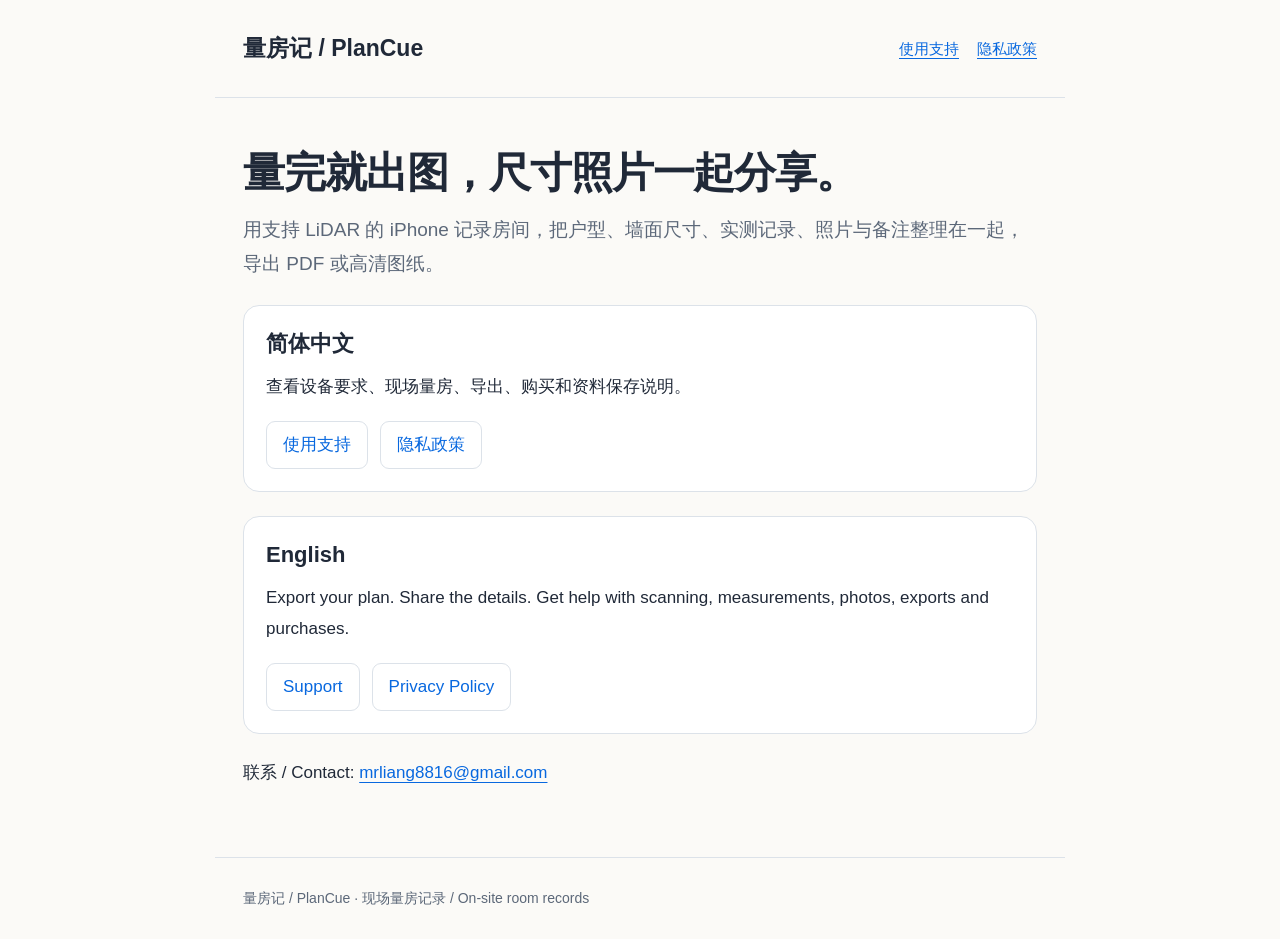
==== PlanCue/index.html @ 083d8afa "docs: add bilingual PlanCue support and privacy pages" ====
<!doctype html>
<html lang="zh-Hans">
<head><meta charset="utf-8"><meta name="viewport" content="width=device-width, initial-scale=1"><title>量房记 / PlanCue — 支持与隐私</title><meta name="description" content="量房记 PlanCue 的使用支持与隐私政策。"><link rel="stylesheet" href="style.css"></head>
<body>
<header><a class="brand" href="index.html">量房记 / PlanCue</a><nav aria-label="页面导航"><a href="support-zh.html">使用支持</a><a href="privacy-zh.html">隐私政策</a></nav></header>
<main>
<h1>量完就出图，尺寸照片一起分享。</h1>
<p class="intro">用支持 LiDAR 的 iPhone 记录房间，把户型、墙面尺寸、实测记录、照片与备注整理在一起，导出 PDF 或高清图纸。</p>
<section class="card"><h2>简体中文</h2><p>查看设备要求、现场量房、导出、购买和资料保存说明。</p><div class="actions"><a class="button" href="support-zh.html">使用支持</a><a class="button" href="privacy-zh.html">隐私政策</a></div></section>
<section class="card" lang="en"><h2>English</h2><p>Export your plan. Share the details. Get help with scanning, measurements, photos, exports and purchases.</p><div class="actions"><a class="button" href="support.html">Support</a><a class="button" href="privacy.html">Privacy Policy</a></div></section>
<p>联系 / Contact: <a href="mailto:mrliang8816@gmail.com">mrliang8816@gmail.com</a></p>
</main><footer>量房记 / PlanCue · 现场量房记录 / On-site room records</footer>
</body></html>
---- PlanCue/style.css ----
:root { color-scheme: light; --ink:#202938; --muted:#5c6879; --blue:#0868df; --paper:#fbfaf7; --line:#dce2e9; }
* { box-sizing:border-box; }
body { margin:0; color:var(--ink); background:var(--paper); font:17px/1.8 -apple-system,BlinkMacSystemFont,"Segoe UI","PingFang SC",sans-serif; }
header,main,footer { max-width:850px; margin:auto; padding:28px; }
header { display:flex; flex-wrap:wrap; align-items:center; justify-content:space-between; gap:18px; border-bottom:1px solid var(--line); }
.brand { font-size:23px; font-weight:750; color:var(--ink); text-decoration:none; }
nav { display:flex; flex-wrap:wrap; gap:18px; font-size:15px; }
a { color:var(--blue); text-underline-offset:4px; overflow-wrap:anywhere; }
a:focus-visible { outline:3px solid var(--blue); outline-offset:5px; border-radius:3px; }
h1 { font-size:clamp(29px,5vw,42px); line-height:1.3; margin:20px 0 12px; letter-spacing:-.025em; }
h2 { font-size:22px; line-height:1.45; margin:34px 0 10px; }
p,ul,ol { margin:12px 0; }
li { padding-left:4px; margin:6px 0; }
.intro { color:var(--muted); font-size:19px; }
.date { color:var(--muted); font-size:14px; }
.card { background:white; border:1px solid var(--line); border-radius:16px; padding:22px; margin:24px 0; }
.card h2 { margin-top:0; }
.actions { display:flex; flex-wrap:wrap; gap:12px; margin:18px 0 0; }
.button { display:inline-block; padding:8px 16px; border-radius:9px; border:1px solid var(--line); text-decoration:none; background:white; }
footer { color:var(--muted); font-size:14px; border-top:1px solid var(--line); margin-top:28px; }
@media(max-width:480px) { header,main,footer { padding:22px; } body { font-size:16px; } }
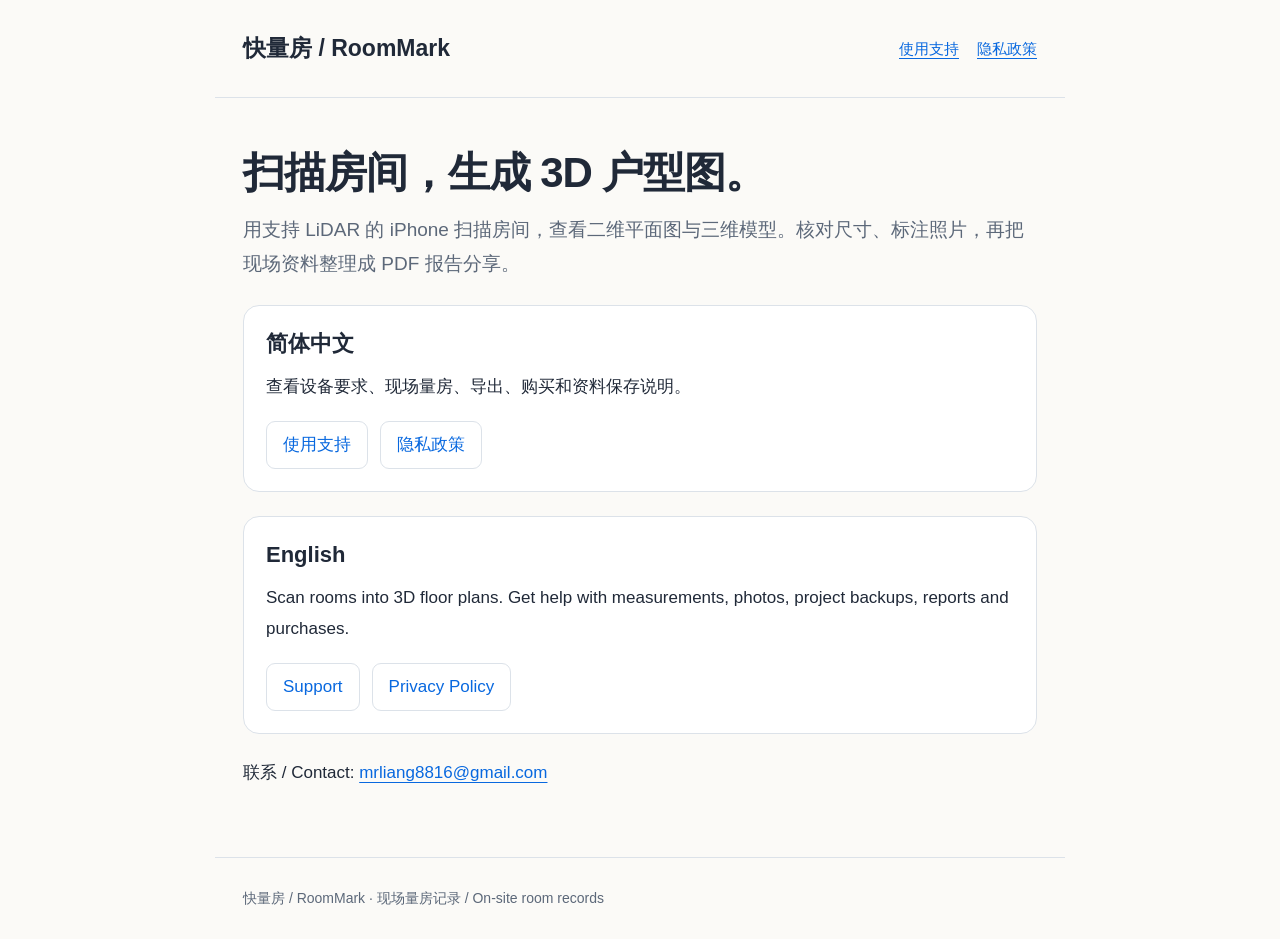
==== commit ed57e567: "docs: update RoomMark support and privacy for 1.1" ====
--- a/PlanCue/index.html
+++ b/PlanCue/index.html
@@ -1,13 +1,13 @@
 <!doctype html>
 <html lang="zh-Hans">
-<head><meta charset="utf-8"><meta name="viewport" content="width=device-width, initial-scale=1"><title>量房记 / PlanCue — 支持与隐私</title><meta name="description" content="量房记 PlanCue 的使用支持与隐私政策。"><link rel="stylesheet" href="style.css"></head>
+<head><meta charset="utf-8"><meta name="viewport" content="width=device-width, initial-scale=1"><title>快量房 / RoomMark — 支持与隐私</title><meta name="description" content="快量房 RoomMark 的使用支持与隐私政策。"><link rel="stylesheet" href="style.css"></head>
 <body>
-<header><a class="brand" href="index.html">量房记 / PlanCue</a><nav aria-label="页面导航"><a href="support-zh.html">使用支持</a><a href="privacy-zh.html">隐私政策</a></nav></header>
+<header><a class="brand" href="index.html">快量房 / RoomMark</a><nav aria-label="页面导航"><a href="support-zh.html">使用支持</a><a href="privacy-zh.html">隐私政策</a></nav></header>
 <main>
-<h1>量完就出图，尺寸照片一起分享。</h1>
-<p class="intro">用支持 LiDAR 的 iPhone 记录房间，把户型、墙面尺寸、实测记录、照片与备注整理在一起，导出 PDF 或高清图纸。</p>
+<h1>扫描房间，生成 3D 户型图。</h1>
+<p class="intro">用支持 LiDAR 的 iPhone 扫描房间，查看二维平面图与三维模型。核对尺寸、标注照片，再把现场资料整理成 PDF 报告分享。</p>
 <section class="card"><h2>简体中文</h2><p>查看设备要求、现场量房、导出、购买和资料保存说明。</p><div class="actions"><a class="button" href="support-zh.html">使用支持</a><a class="button" href="privacy-zh.html">隐私政策</a></div></section>
-<section class="card" lang="en"><h2>English</h2><p>Export your plan. Share the details. Get help with scanning, measurements, photos, exports and purchases.</p><div class="actions"><a class="button" href="support.html">Support</a><a class="button" href="privacy.html">Privacy Policy</a></div></section>
+<section class="card" lang="en"><h2>English</h2><p>Scan rooms into 3D floor plans. Get help with measurements, photos, project backups, reports and purchases.</p><div class="actions"><a class="button" href="support.html">Support</a><a class="button" href="privacy.html">Privacy Policy</a></div></section>
 <p>联系 / Contact: <a href="mailto:mrliang8816@gmail.com">mrliang8816@gmail.com</a></p>
-</main><footer>量房记 / PlanCue · 现场量房记录 / On-site room records</footer>
+</main><footer>快量房 / RoomMark · 现场量房记录 / On-site room records</footer>
 </body></html>
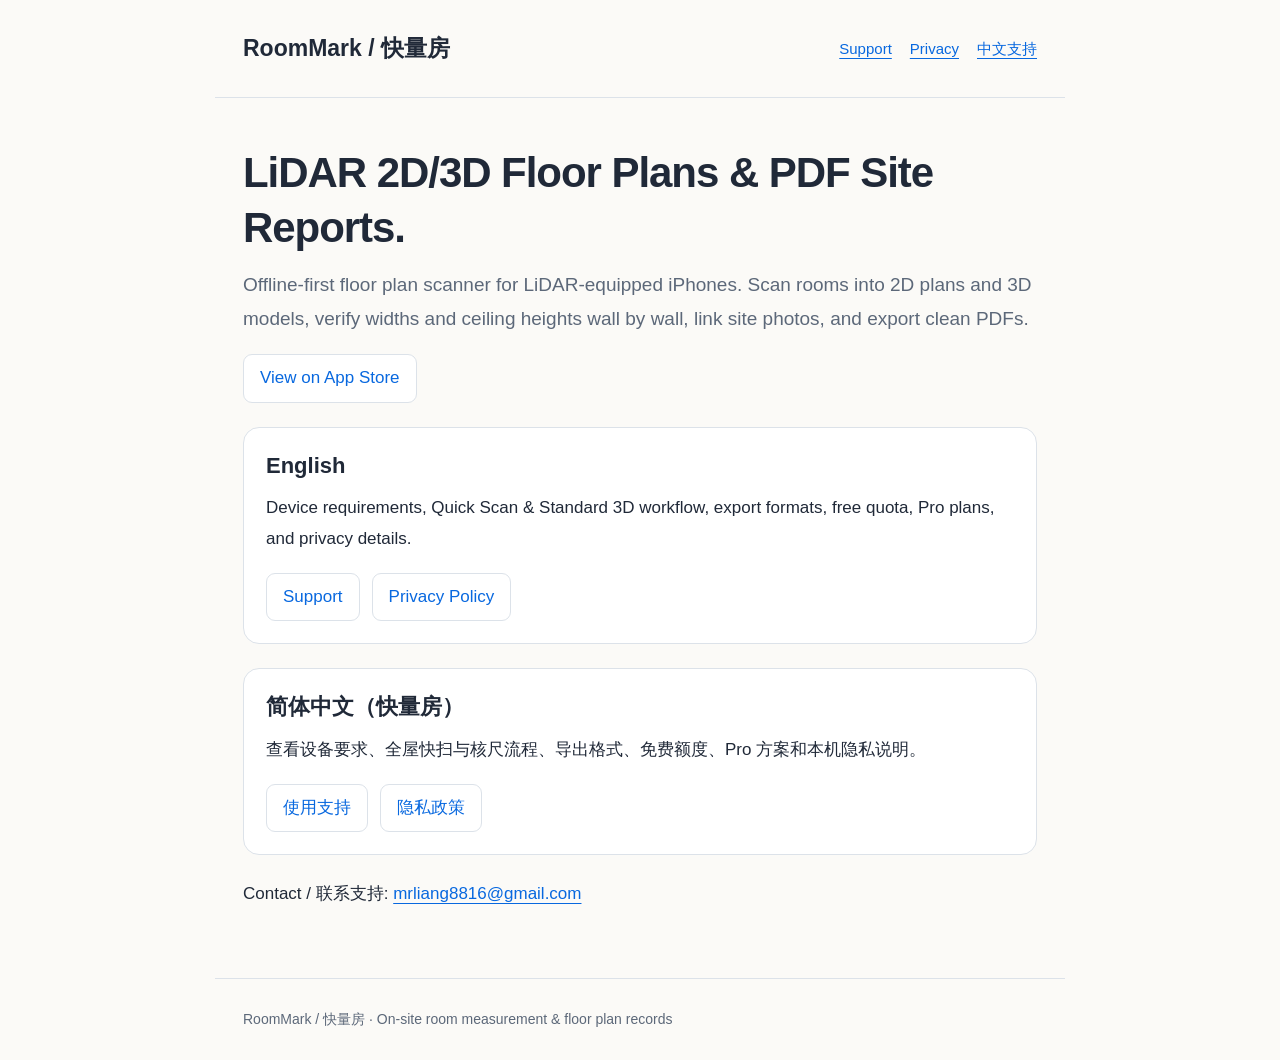
==== commit 4daa23aa: "docs(RoomMark): align bilingual support and privacy pages with 1.3.0" ====
--- a/PlanCue/index.html
+++ b/PlanCue/index.html
@@ -1,13 +1,14 @@
 <!doctype html>
-<html lang="zh-Hans">
-<head><meta charset="utf-8"><meta name="viewport" content="width=device-width, initial-scale=1"><title>快量房 / RoomMark — 支持与隐私</title><meta name="description" content="快量房 RoomMark 的使用支持与隐私政策。"><link rel="stylesheet" href="style.css"></head>
+<html lang="en">
+<head><meta charset="utf-8"><meta name="viewport" content="width=device-width, initial-scale=1"><title>RoomMark / 快量房 — Support &amp; Privacy</title><meta name="description" content="Support and privacy documentation for RoomMark (快量房), an offline-first LiDAR 2D/3D floor plan scanner for iPhone."><link rel="stylesheet" href="style.css"></head>
 <body>
-<header><a class="brand" href="index.html">快量房 / RoomMark</a><nav aria-label="页面导航"><a href="support-zh.html">使用支持</a><a href="privacy-zh.html">隐私政策</a></nav></header>
+<header><a class="brand" href="index.html">RoomMark / 快量房</a><nav aria-label="Page navigation"><a href="support.html">Support</a><a href="privacy.html">Privacy</a><a href="support-zh.html" lang="zh-Hans">中文支持</a></nav></header>
 <main>
-<h1>扫描房间，生成 3D 户型图。</h1>
-<p class="intro">用支持 LiDAR 的 iPhone 扫描房间，查看二维平面图与三维模型。核对尺寸、标注照片，再把现场资料整理成 PDF 报告分享。</p>
-<section class="card"><h2>简体中文</h2><p>查看设备要求、现场量房、导出、购买和资料保存说明。</p><div class="actions"><a class="button" href="support-zh.html">使用支持</a><a class="button" href="privacy-zh.html">隐私政策</a></div></section>
-<section class="card" lang="en"><h2>English</h2><p>Scan rooms into 3D floor plans. Get help with measurements, photos, project backups, reports and purchases.</p><div class="actions"><a class="button" href="support.html">Support</a><a class="button" href="privacy.html">Privacy Policy</a></div></section>
-<p>联系 / Contact: <a href="mailto:mrliang8816@gmail.com">mrliang8816@gmail.com</a></p>
-</main><footer>快量房 / RoomMark · 现场量房记录 / On-site room records</footer>
+<h1>LiDAR 2D/3D Floor Plans &amp; PDF Site Reports.</h1>
+<p class="intro">Offline-first floor plan scanner for LiDAR-equipped iPhones. Scan rooms into 2D plans and 3D models, verify widths and ceiling heights wall by wall, link site photos, and export clean PDFs.</p>
+<p class="actions"><a class="button" href="https://apps.apple.com/app/id6823888335">View on App Store</a></p>
+<section class="card"><h2>English</h2><p>Device requirements, Quick Scan &amp; Standard 3D workflow, export formats, free quota, Pro plans, and privacy details.</p><div class="actions"><a class="button" href="support.html">Support</a><a class="button" href="privacy.html">Privacy Policy</a></div></section>
+<section class="card" lang="zh-Hans"><h2>简体中文（快量房）</h2><p>查看设备要求、全屋快扫与核尺流程、导出格式、免费额度、Pro 方案和本机隐私说明。</p><div class="actions"><a class="button" href="support-zh.html">使用支持</a><a class="button" href="privacy-zh.html">隐私政策</a></div></section>
+<p>Contact / 联系支持: <a href="mailto:mrliang8816@gmail.com">mrliang8816@gmail.com</a></p>
+</main><footer>RoomMark / 快量房 · On-site room measurement &amp; floor plan records</footer>
 </body></html>
